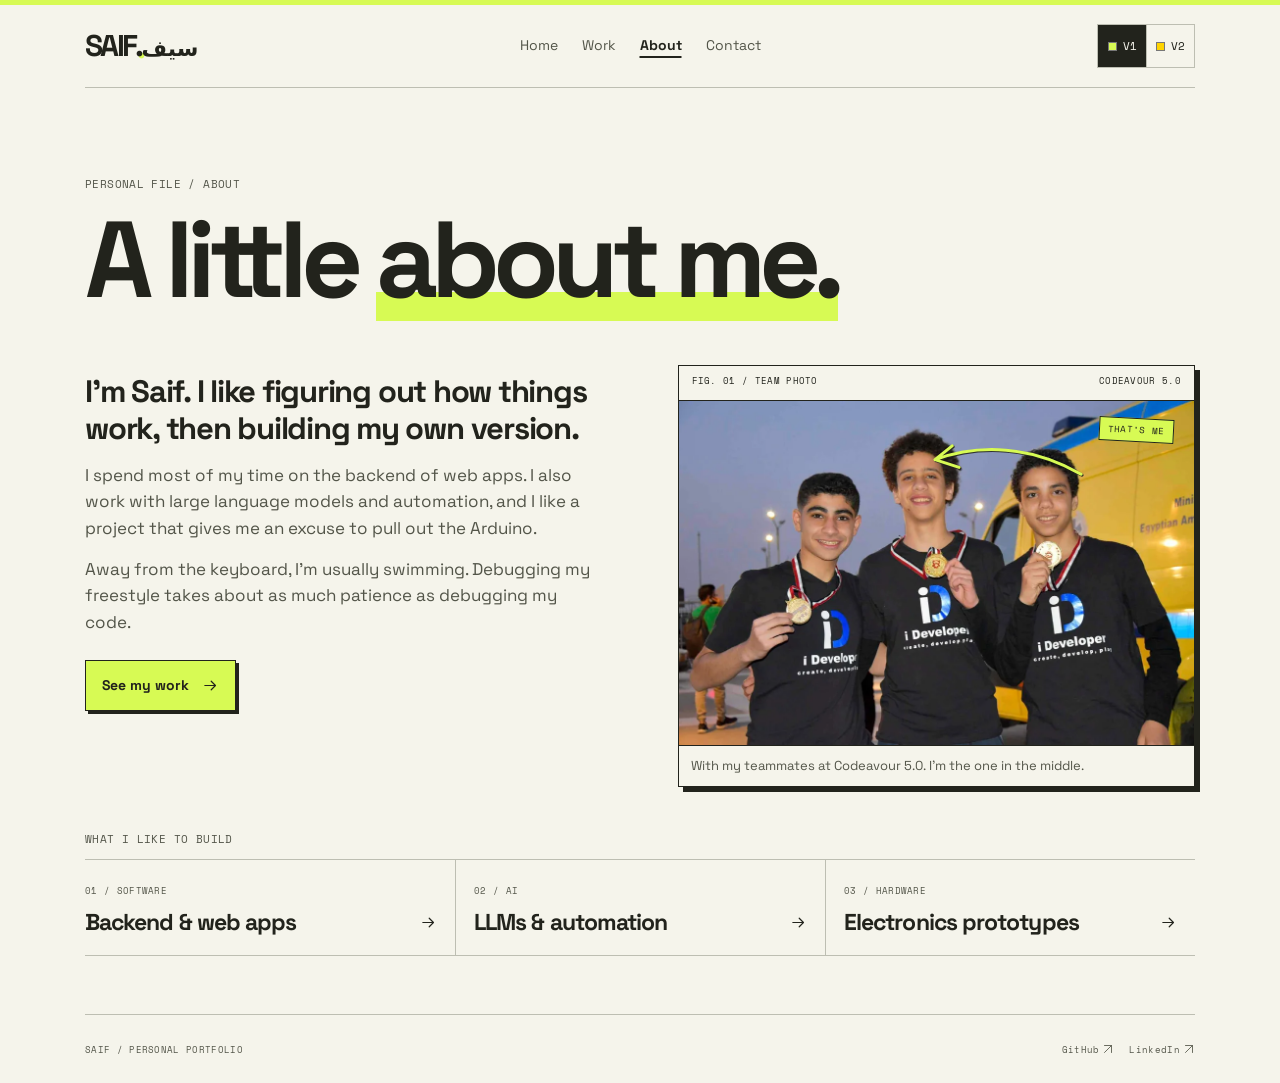
==== about.html @ d5d591bb "Split portfolio into pages and polish project photos" ====
<!doctype html>
<html lang="en" data-theme="cream">
<head>
  <meta charset="utf-8">
  <meta name="viewport" content="width=device-width, initial-scale=1">
  <meta name="theme-color" content="#F5F4EB">
  <meta name="description" content="Meet Saif, a backend developer, hands-on electronics builder, and swimmer.">
  <title>About — Saif</title>
  <link rel="icon" href="favicon.svg" type="image/svg+xml">
  <link rel="stylesheet" href="style.css">
  <script src="config.js" defer></script>
  <script src="script.js" defer></script>
</head>
<body data-section="about">
  <a class="skip" href="#main">Skip to content</a>
  <header class="site-header">
    <div class="wrap mast">
      <a class="wordmark" href="./" data-page aria-label="Saif, home">SAIF<span>.</span><small lang="ar" dir="rtl">سيف</small></a>
      <nav aria-label="Main navigation">
      <a href="./" data-page>Home</a>
      <a href="work.html" data-page>Work</a>
      <a href="about.html" data-page aria-current="page">About</a>
      <a href="contact.html" data-page>Contact</a>
      </nav>
      <div class="palettes" role="group" aria-label="Color palette">
        <button type="button" data-palette="cream" aria-pressed="true" aria-label="V1, cream and lime"><i></i>V1</button>
        <button type="button" data-palette="yellow" aria-pressed="false" aria-label="V2, white and yellow"><i></i>V2</button>
      </div>
    </div>
  </header>
  <main id="main">
    <div class="wrap">
      <header class="page-intro" id="about">
        <p class="eyebrow">PERSONAL FILE / ABOUT</p>
        <h1>A little <span class="highlight">about me.</span></h1>
      </header>
      <div class="about-layout">
        <div class="about-copy">
          <p class="lead">I’m Saif. I like figuring out how things work, then building my own version.</p>
          <p>I spend most of my time on the backend of web apps. I also work with large language models and automation, and I like a project that gives me an excuse to pull out the Arduino.</p>
          <p>Away from the keyboard, I’m usually swimming. Debugging my freestyle takes about as much patience as debugging my code.</p>
          <div class="actions"><a class="button primary" href="work.html" data-page>See my work <svg class="icon" viewBox="0 0 24 24" aria-hidden="true"><path d="M4 12h15m-6-6 6 6-6 6"/></svg></a></div>
        </div>
        <figure class="photo-frame team-frame">
          <div class="frame-bar"><span>FIG. 01 / TEAM PHOTO</span><span>CODEAVOUR 5.0</span></div>
          <div class="photo-area">
            <img src="codeavour-team.webp" width="1050" height="701" alt="Saif, in the middle, and his Codeavour teammates showing their medals">
            <svg class="draw annotation" viewBox="0 0 600 400" aria-hidden="true"><path pathLength="1" d="M468 85 C410 52 350 49 298 68 M318 52 L298 68 L326 77"/></svg>
            <span class="photo-label">THAT’S ME</span>
          </div>
          <figcaption>With my teammates at Codeavour 5.0. I’m the one in the middle.</figcaption>
        </figure>
      </div>
      <section class="about-index" aria-labelledby="interests-title">
        <p class="eyebrow" id="interests-title">WHAT I LIKE TO BUILD</p>
        <div class="index-links">
          <a href="work.html#backend" data-page><span class="eyebrow">01 / SOFTWARE</span><strong>Backend & web apps <svg class="icon" viewBox="0 0 24 24" aria-hidden="true"><path d="M4 12h15m-6-6 6 6-6 6"/></svg></strong></a>
          <a href="work.html#ai" data-page><span class="eyebrow">02 / AI</span><strong>LLMs & automation <svg class="icon" viewBox="0 0 24 24" aria-hidden="true"><path d="M4 12h15m-6-6 6 6-6 6"/></svg></strong></a>
          <a href="work.html#smart-hotel" data-page><span class="eyebrow">03 / HARDWARE</span><strong>Electronics prototypes <svg class="icon" viewBox="0 0 24 24" aria-hidden="true"><path d="M4 12h15m-6-6 6 6-6 6"/></svg></strong></a>
        </div>
      </section>
    </div>
  </main>
  <footer class="wrap footer">
    <span>SAIF / PERSONAL PORTFOLIO</span>
    <div><a href="https://github.com/SaifEldeen11">GitHub <svg class="icon" viewBox="0 0 24 24" aria-hidden="true"><path d="M5 19 19 5M5 5h14v14"/></svg></a><a href="https://www.linkedin.com/in/saifeldeenahmed/">LinkedIn <svg class="icon" viewBox="0 0 24 24" aria-hidden="true"><path d="M5 19 19 5M5 5h14v14"/></svg></a></div>
  </footer>
  <dialog id="booking-dialog" aria-labelledby="booking-title">
    <button class="close-dialog" type="button" aria-label="Close booking dialog">×</button>
    <p class="eyebrow">CONTACT / MEET SAIF</p>
    <h2 id="booking-title">Let’s find a time.</h2>
    <p>My booking calendar is being set up. Message me on LinkedIn and we’ll find a time that works.</p>
    <a class="button primary" href="https://www.linkedin.com/in/saifeldeenahmed/">Message me on LinkedIn <svg class="icon" viewBox="0 0 24 24" aria-hidden="true"><path d="M5 19 19 5M5 5h14v14"/></svg></a>
  </dialog>
</body>
</html>
---- style.css ----
@font-face {
  font-family: "Space Grotesk";
  src: url(space-grotesk.woff2) format("woff2");
  font-weight: 400 700;
  font-display: swap;
}
@font-face {
  font-family: "Space Mono";
  src: url(space-mono.woff2) format("woff2");
  font-display: swap;
}
:root {
  --paper: #f5f4eb;
  --ink: #22231c;
  --accent: #d7fa54;
  --muted: #535549;
  --line: #bdbeb2;
  --panel: #ecebdf;
  --mono: "Space Mono", monospace;
  color-scheme: light;
}
[data-theme="yellow"] {
  --paper: #fff;
  --ink: #141414;
  --accent: #ffd400;
  --muted: #505050;
  --line: #c6c6c6;
  --panel: #f2f2f2;
}
*, *::before, *::after { box-sizing: border-box; }
body {
  margin: 0;
  min-height: 100svh;
  display: flex;
  flex-direction: column;
  background: var(--paper);
  color: var(--ink);
  font: 17px/1.55 "Space Grotesk", system-ui, sans-serif;
}
main { flex: 1; }
h1, h2, p, figure { margin: 0; }
h1, h2 { letter-spacing: -.065em; line-height: 1; }
a { color: inherit; text-decoration: none; }
button { font: inherit; color: inherit; cursor: pointer; }
img { display: block; width: 100%; height: auto; }
a:focus-visible, button:focus-visible, summary:focus-visible { outline: 2px solid var(--ink); outline-offset: 4px; }
[id] { scroll-margin-top: 24px; }
.wrap { width: min(1110px, calc(100% - 72px)); margin-inline: auto; }
.eyebrow, .frame-bar, .footer, .terminal-line, .photo-label {
  font: 11px/1.5 var(--mono);
  letter-spacing: .035em;
}
.eyebrow { color: var(--muted); }
.skip {
  position: fixed;
  z-index: 10;
  left: 10px;
  top: 10px;
  padding: 10px 14px;
  background: var(--accent);
  transform: translateY(-160%);
}
.skip:focus { transform: none; }
.icon { width: 17px; height: 17px; flex: none; vertical-align: middle; }
.icon path { fill: none; stroke: currentColor; stroke-width: 1.7; stroke-linecap: round; stroke-linejoin: round; }

.site-header { border-top: 5px solid var(--accent); }
.mast {
  min-height: 83px;
  border-bottom: 1px solid var(--line);
  display: grid;
  grid-template-columns: 1fr auto 1fr;
  align-items: center;
  gap: 20px;
}
.wordmark { display: flex; align-items: baseline; justify-self: start; font-size: 30px; font-weight: 700; letter-spacing: -.09em; }
.wordmark span { text-shadow: 2px 2px var(--accent); }
.wordmark small { margin-inline-start: 14px; font-size: 22px; letter-spacing: 0; }
.mast nav { display: flex; align-items: center; gap: 24px; }
.mast nav a { display: flex; align-items: center; min-height: 44px; font-size: 14px; color: var(--muted); }
.mast nav a:hover, .mast nav [aria-current="page"] { color: var(--ink); text-decoration: underline; text-underline-offset: 6px; }
.mast nav [aria-current="page"] { font-weight: 700; text-decoration-thickness: 2px; }
.palettes { display: flex; justify-self: end; border: 1px solid var(--line); }
.palettes button {
  display: inline-flex;
  gap: 6px;
  align-items: center;
  justify-content: center;
  min-width: 48px;
  min-height: 42px;
  border: 0;
  background: var(--paper);
  font: 11px var(--mono);
}
.palettes button + button { border-left: 1px solid var(--line); }
.palettes button[aria-pressed="true"] { background: var(--ink); color: var(--paper); }
.palettes i { width: 9px; height: 9px; background: #d7fa54; border: 1px solid #777; }
.palettes [data-palette="yellow"] i { background: #ffd400; }

.home-hero {
  display: grid;
  grid-template-columns: minmax(0, 1.1fr) minmax(0, .9fr);
  gap: clamp(28px, 6vw, 84px);
  align-items: center;
  padding-block: clamp(50px, 8vw, 95px);
}
.home-hero h1 { font-size: clamp(88px, 11vw, 147px); margin: 19px 0 25px; }
.highlight { background: linear-gradient(transparent 73%, var(--accent) 73%, var(--accent) 94%, transparent 94%); box-decoration-break: clone; -webkit-box-decoration-break: clone; }
.intro { max-width: 45ch; font-size: clamp(18px, 2vw, 22px); line-height: 1.45; color: var(--muted); }
.status-dot { display: inline-block; width: 8px; height: 8px; border: 1px solid var(--ink); background: var(--accent); border-radius: 50%; }
.actions { display: flex; flex-wrap: wrap; gap: 12px; margin-top: 25px; }
.button {
  display: inline-flex;
  align-items: center;
  justify-content: space-between;
  gap: 13px;
  min-height: 51px;
  padding: 11px 16px;
  border: 1px solid var(--ink);
  background: var(--paper);
  box-shadow: 3px 3px var(--ink);
  font-weight: 700;
  font-size: 14px;
  transition: transform .18s, box-shadow .18s;
}
.primary, .contact-card .booking { background: var(--accent); }
.button:hover { transform: translate(-2px, -2px); box-shadow: 5px 5px var(--ink); }
.button:active { transform: translate(2px, 2px); box-shadow: 1px 1px var(--ink); }
.terminal-line { display: inline-flex; align-items: center; gap: 8px; margin-top: 28px; color: var(--muted); font-size: 10px; }
.terminal-line > span:first-child { color: var(--ink); font-weight: 700; }
.cursor { width: 7px; height: 12px; background: var(--ink); animation: blink 1.4s step-end infinite; }
@keyframes blink { 50% { opacity: 0; } }

.feature-frame, .photo-frame, .project-visual, .contact-card { border: 1px solid var(--ink); background: var(--paper); box-shadow: 5px 5px var(--ink); }
.frame-bar { min-height: 35px; border-bottom: 1px solid var(--ink); padding: 8px 13px; display: flex; justify-content: space-between; gap: 10px; font-size: 9px; }
.featured-photo { display: block; overflow: hidden; }
.prototype { aspect-ratio: 1; object-fit: cover; object-position: 50% 24%; }
.featured-photo img { transition: transform .35s ease; }
.featured-photo:hover img { transform: scale(1.035); }
.feature-frame figcaption { display: flex; justify-content: space-between; align-items: center; gap: 12px; border-top: 1px solid var(--ink); padding: 11px 14px; }
.feature-frame strong { display: block; font-size: 24px; letter-spacing: -.04em; line-height: 1.1; margin-top: 3px; }
.feature-frame .eyebrow { font-size: 9px; }
.icon-link { display: grid; place-items: center; background: var(--accent); border: 1px solid var(--ink); min-width: 44px; min-height: 44px; }

.home-index, .about-index { padding-bottom: 58px; }
.index-links { display: grid; grid-template-columns: repeat(3, minmax(0, 1fr)); margin-top: 12px; border-block: 1px solid var(--line); }
.index-links a { min-width: 0; padding: 15px 18px; }
.index-links a:first-child { padding-left: 0; }
.index-links a + a { border-left: 1px solid var(--line); }
.index-links a:hover { background: var(--panel); }
.index-links strong { display: flex; justify-content: space-between; align-items: center; gap: 7px; font-size: clamp(17px, 2vw, 23px); letter-spacing: -.04em; margin-top: 3px; }
.index-links .eyebrow { font-size: 9px; }

.page-intro { padding-top: clamp(44px, 7vw, 88px); padding-bottom: 32px; }
.page-intro h1, .contact-layout h1 { margin: 13px 0 19px; font-size: clamp(53px, 8.5vw, 108px); }
body[data-section="about"] .page-intro .highlight { white-space: nowrap; }
.jump-links { display: flex; flex-wrap: wrap; gap: 7px; margin-top: 22px; }
.jump-links a { display: inline-flex; align-items: center; min-height: 44px; padding: 7px 12px; border: 1px solid var(--line); font-size: 13px; }
.jump-links a:hover { background: var(--accent); border-color: var(--ink); }
.project { border-top: 1px solid var(--line); padding: 32px 0 50px; }
.project-head { display: flex; align-items: center; gap: 14px; margin-bottom: 22px; }
.project-number { display: grid; place-items: center; min-width: 52px; height: 48px; border: 1px solid var(--ink); background: var(--accent); font: 19px var(--mono); }
.project-head h2 { font-size: clamp(33px, 5vw, 61px); margin-top: 3px; }
.project-layout, .about-layout, .contact-layout { display: grid; grid-template-columns: minmax(0, 1fr) minmax(0, 1fr); align-items: start; gap: clamp(25px, 6vw, 75px); }
.project-copy, .about-copy { padding-top: 8px; }
.project-copy p, .about-copy p, .contact-card p { color: var(--muted); }
.project-copy .lead, .about-copy .lead { font-size: clamp(22px, 3vw, 31px); line-height: 1.2; letter-spacing: -.04em; color: var(--ink); font-weight: 700; }
.project-copy p + p, .about-copy p + p { margin-top: 15px; }
.photo-area { position: relative; overflow: hidden; }
.photo-frame figcaption { border-top: 1px solid var(--ink); padding: 10px 12px; font-size: 13px; color: var(--muted); }
.photo-label { position: absolute; top: 5%; right: 4%; background: var(--accent); border: 1px solid var(--ink); padding: 4px 8px; font-size: 9px; transform: rotate(3deg); }
.hotel-arrow + .photo-label { top: 51%; }
.annotation { position: absolute; inset: 0; width: 100%; height: 100%; pointer-events: none; }
.draw path { fill: none; stroke: var(--accent); stroke-width: 3; stroke-linecap: round; stroke-linejoin: round; vector-effect: non-scaling-stroke; filter: drop-shadow(1px 1px 0 var(--ink)); }
.draw.pending path { stroke-dasharray: 1; stroke-dashoffset: 1; }
.draw.active path { stroke-dasharray: 1; animation: draw 1s ease both; }
@keyframes draw { from { stroke-dashoffset: 1; } to { stroke-dashoffset: 0; } }
.award { display: grid; gap: 5px; padding: 12px 15px; border-left: 4px solid var(--accent); background: var(--panel); margin-top: 21px; }
.award strong { font-size: 27px; line-height: 1; letter-spacing: -.06em; }
.award span { font-size: 14px; }
.build-notes { margin-top: 13px; }
.build-notes summary { cursor: pointer; min-height: 44px; padding: 9px 0; font-size: 14px; font-weight: 700; }
.gallery { display: grid; grid-template-columns: repeat(2, minmax(0, 1fr)); gap: 10px; }
.gallery img { aspect-ratio: 4 / 5; object-fit: contain; background: var(--panel); border: 1px solid var(--line); }
.gallery figcaption { padding-top: 6px; font-size: 12px; color: var(--muted); }
.order-flow { padding: 18px; margin: 0; list-style: none; background: var(--panel); }
.order-flow li { display: flex; align-items: center; gap: 14px; padding: 12px; border: 1px solid var(--line); background: var(--paper); }
.order-flow li + li { margin-top: 8px; }
.order-flow li:last-child { background: var(--accent); border-color: var(--ink); }
.order-flow li span { font: 10px var(--mono); }
.sample { padding: 16px; }
.sample p + .eyebrow { margin-top: 15px; }
.sample .revision { background: var(--accent); padding: 6px 8px; font-weight: 700; }
.sample .text-link { margin-top: 5px; }
.replaying .revision { animation: reveal .7s ease both; }
@keyframes reveal { from { opacity: 0; transform: translateY(7px); } to { opacity: 1; transform: none; } }
.text-link { display: inline-flex; align-items: center; gap: 7px; min-height: 44px; padding: 0; border: 0; background: transparent; font-size: 14px; font-weight: 700; text-decoration: underline; text-underline-offset: 4px; }
.project-copy > .text-link { margin-top: 10px; }
.extra-links { display: flex; flex-wrap: wrap; align-items: center; gap: 8px 20px; border-top: 1px solid var(--line); padding-top: 12px; }
.next-page { display: flex; align-items: center; justify-content: space-between; gap: 12px; background: var(--panel); padding: 18px; margin: 22px 0 45px; }
.about-layout { padding-bottom: 44px; }
.team-frame img { aspect-ratio: 1050 / 701; object-fit: contain; }

.contact-layout { grid-template-columns: minmax(0, 1.45fr) minmax(0, .8fr); align-items: center; padding-block: clamp(47px, 9vw, 112px); }
.contact-layout h1 { font-size: clamp(48px, 7vw, 90px); }
.contact-card { padding: 24px; }
.contact-card h2 { margin: 10px 0; font-size: 35px; }
.contact-card .text-link { margin-top: 11px; }
.footer { display: flex; justify-content: space-between; align-items: center; gap: 15px; border-top: 1px solid var(--line); min-height: 69px; color: var(--muted); font-size: 9px; }
.footer div { display: flex; gap: 15px; }
.footer a { display: inline-flex; align-items: center; gap: 3px; min-height: 44px; }
.footer .icon { width: 12px; height: 12px; }
dialog { background: var(--paper); color: var(--ink); width: min(495px, calc(100% - 36px)); padding: 29px; border: 1px solid var(--ink); box-shadow: 6px 6px var(--accent); }
dialog::backdrop { background: #0009; }
dialog h2 { font-size: 42px; margin: 10px 0; }
dialog .button { margin-top: 20px; }
.close-dialog { position: absolute; top: 1px; right: 1px; width: 44px; height: 44px; border: 0; background: none; font-size: 26px; }

@media (max-width: 750px) {
  .wrap { width: calc(100% - 36px); }
  .mast { grid-template-columns: 1fr auto; gap: 0 8px; min-height: 0; }
  .wordmark, .palettes { margin-block: 8px; }
  .mast nav { grid-row: 2; grid-column: 1 / -1; justify-content: space-between; gap: 8px; border-top: 1px solid var(--line); }
  .mast nav a { padding-inline: 4px; font-size: 13px; }
  .home-hero, .project-layout, .about-layout, .contact-layout { grid-template-columns: 1fr; gap: 25px; }
  .home-hero { padding-block: 34px; }
  .home-hero h1 { font-size: clamp(66px, 15.4vw, 105px); margin-block: 12px 17px; }
  .home-hero h1 br { display: none; }
  .intro { font-size: 17px; }
  .home-hero .actions .button { padding-inline: 11px; font-size: 13px; }
  .terminal-line { margin-top: 18px; }
  .feature-frame, .photo-frame, .project-visual, .contact-card { box-shadow: 3px 3px var(--ink); margin-right: 3px; }
  .feature-frame .prototype { aspect-ratio: 1.16; object-position: 50% 17%; }
  .index-links { grid-template-columns: 1fr; }
  .index-links a { padding-inline: 0; }
  .index-links a + a { border-left: 0; border-top: 1px solid var(--line); }
  .page-intro { padding-top: 35px; }
  .project { padding: 25px 0 34px; }
  .project-copy, .about-copy { padding-top: 0; }
  .contact-layout h1 { font-size: clamp(48px, 10vw, 78px); }
}
@media (prefers-reduced-motion: reduce) {
  *, *::before, *::after { animation: none !important; transition: none !important; }
  .draw.pending path { stroke-dashoffset: 0; }
}
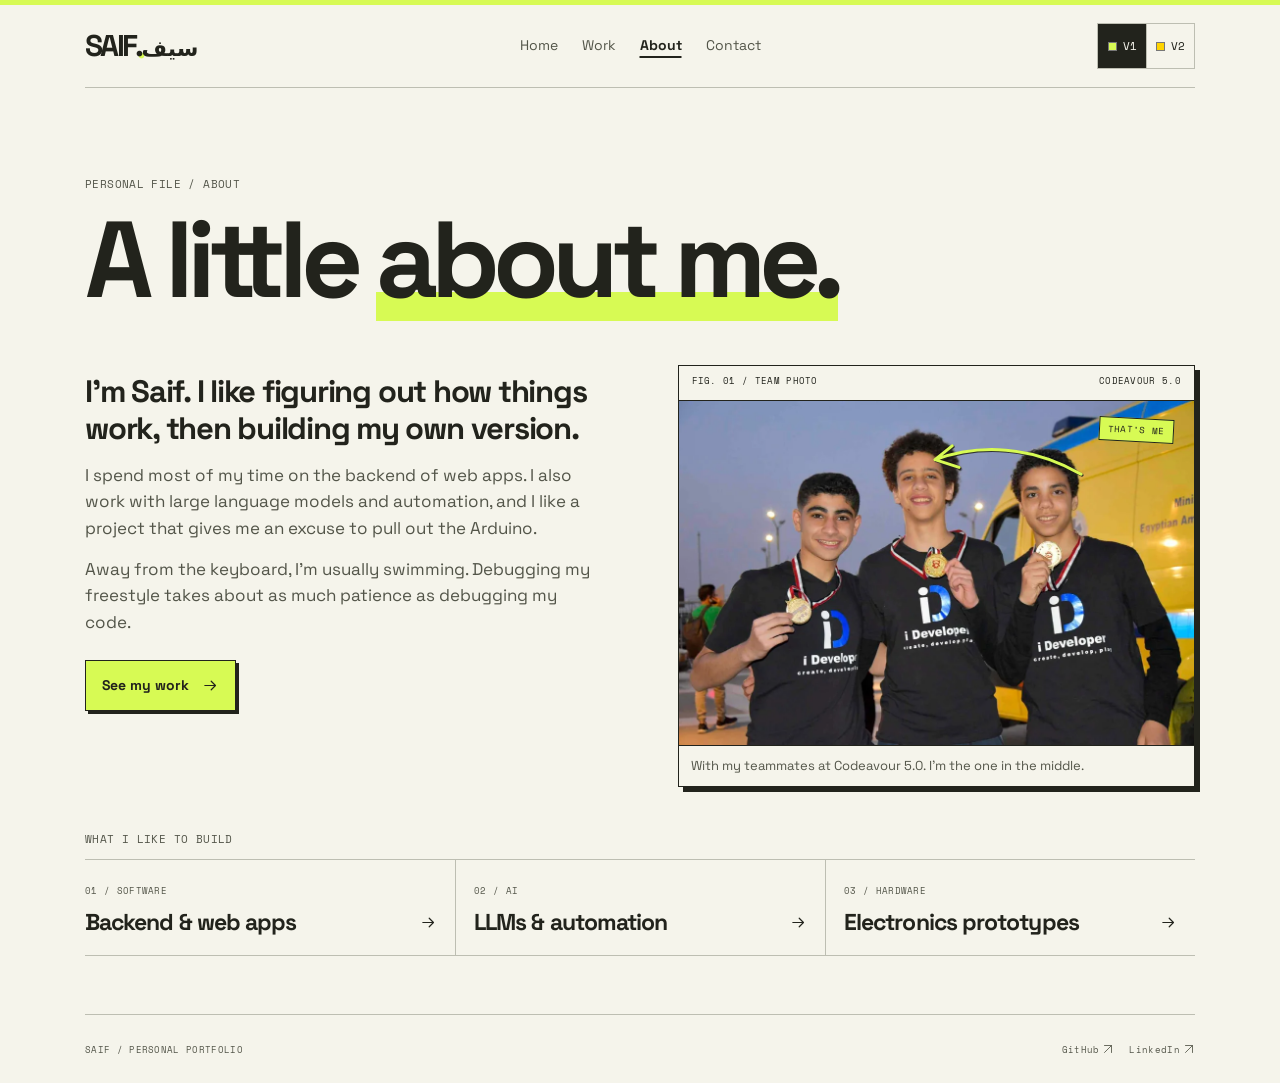
==== commit 9284295d: "Improve phone navigation and booking fallback" ====
--- a/about.html
+++ b/about.html
@@ -7,9 +7,9 @@
   <meta name="description" content="Meet Saif, a backend developer, hands-on electronics builder, and swimmer.">
   <title>About — Saif</title>
   <link rel="icon" href="favicon.svg" type="image/svg+xml">
-  <link rel="stylesheet" href="style.css">
+  <link rel="stylesheet" href="style.css?v=2">
   <script src="config.js" defer></script>
-  <script src="script.js" defer></script>
+  <script src="script.js?v=2" defer></script>
 </head>
 <body data-section="about">
   <a class="skip" href="#main">Skip to content</a>
@@ -66,7 +66,7 @@
     <div><a href="https://github.com/SaifEldeen11">GitHub <svg class="icon" viewBox="0 0 24 24" aria-hidden="true"><path d="M5 19 19 5M5 5h14v14"/></svg></a><a href="https://www.linkedin.com/in/saifeldeenahmed/">LinkedIn <svg class="icon" viewBox="0 0 24 24" aria-hidden="true"><path d="M5 19 19 5M5 5h14v14"/></svg></a></div>
   </footer>
   <dialog id="booking-dialog" aria-labelledby="booking-title">
-    <button class="close-dialog" type="button" aria-label="Close booking dialog">×</button>
+    <form method="dialog"><button class="close-dialog" type="submit" aria-label="Close booking dialog">×</button></form>
     <p class="eyebrow">CONTACT / MEET SAIF</p>
     <h2 id="booking-title">Let’s find a time.</h2>
     <p>My booking calendar is being set up. Message me on LinkedIn and we’ll find a time that works.</p>
--- a/style.css
+++ b/style.css
@@ -18,6 +18,8 @@
   --panel: #ecebdf;
   --mono: "Space Mono", monospace;
   color-scheme: light;
+  -webkit-text-size-adjust: 100%;
+  text-size-adjust: 100%;
 }
 [data-theme="yellow"] {
   --paper: #fff;
@@ -42,7 +44,7 @@
 h1, h2 { letter-spacing: -.065em; line-height: 1; }
 a { color: inherit; text-decoration: none; }
 button { font: inherit; color: inherit; cursor: pointer; }
-img { display: block; width: 100%; height: auto; }
+img { display: block; max-width: 100%; width: 100%; height: auto; }
 a:focus-visible, button:focus-visible, summary:focus-visible { outline: 2px solid var(--ink); outline-offset: 4px; }
 [id] { scroll-margin-top: 24px; }
 .wrap { width: min(1110px, calc(100% - 72px)); margin-inline: auto; }
@@ -87,7 +89,7 @@
   align-items: center;
   justify-content: center;
   min-width: 48px;
-  min-height: 42px;
+  min-height: 44px;
   border: 0;
   background: var(--paper);
   font: 11px var(--mono);
@@ -136,7 +138,9 @@
 .featured-photo { display: block; overflow: hidden; }
 .prototype { aspect-ratio: 1; object-fit: cover; object-position: 50% 24%; }
 .featured-photo img { transition: transform .35s ease; }
-.featured-photo:hover img { transform: scale(1.035); }
+@media (hover: hover) and (pointer: fine) {
+  .featured-photo:hover img { transform: scale(1.035); }
+}
 .feature-frame figcaption { display: flex; justify-content: space-between; align-items: center; gap: 12px; border-top: 1px solid var(--ink); padding: 11px 14px; }
 .feature-frame strong { display: block; font-size: 24px; letter-spacing: -.04em; line-height: 1.1; margin-top: 3px; }
 .feature-frame .eyebrow { font-size: 9px; }
@@ -211,6 +215,7 @@
 .footer a { display: inline-flex; align-items: center; gap: 3px; min-height: 44px; }
 .footer .icon { width: 12px; height: 12px; }
 dialog { background: var(--paper); color: var(--ink); width: min(495px, calc(100% - 36px)); padding: 29px; border: 1px solid var(--ink); box-shadow: 6px 6px var(--accent); }
+dialog:not([open]) { display: none; }
 dialog::backdrop { background: #0009; }
 dialog h2 { font-size: 42px; margin: 10px 0; }
 dialog .button { margin-top: 20px; }
@@ -218,16 +223,28 @@
 
 @media (max-width: 750px) {
   .wrap { width: calc(100% - 36px); }
-  .mast { grid-template-columns: 1fr auto; gap: 0 8px; min-height: 0; }
+  .mast { grid-template-columns: minmax(0, 1fr) auto; gap: 0 8px; min-height: 0; }
   .wordmark, .palettes { margin-block: 8px; }
-  .mast nav { grid-row: 2; grid-column: 1 / -1; justify-content: space-between; gap: 8px; border-top: 1px solid var(--line); }
-  .mast nav a { padding-inline: 4px; font-size: 13px; }
-  .home-hero, .project-layout, .about-layout, .contact-layout { grid-template-columns: 1fr; gap: 25px; }
+  .mast nav {
+    grid-row: 2;
+    grid-column: 1 / -1;
+    display: grid;
+    grid-template-columns: repeat(4, minmax(0, 1fr));
+    gap: 0;
+    border-top: 1px solid var(--line);
+  }
+  .mast nav a { justify-content: center; padding-inline: 3px; font-size: 14px; }
+  .mast nav [aria-current="page"] { background: var(--panel); }
+  .home-hero, .project-layout, .about-layout, .contact-layout { grid-template-columns: minmax(0, 1fr); gap: 25px; }
   .home-hero { padding-block: 34px; }
   .home-hero h1 { font-size: clamp(66px, 15.4vw, 105px); margin-block: 12px 17px; }
   .home-hero h1 br { display: none; }
   .intro { font-size: 17px; }
-  .home-hero .actions .button { padding-inline: 11px; font-size: 13px; }
+  .home-hero .actions { display: grid; grid-template-columns: repeat(2, minmax(0, 1fr)); }
+  .home-hero .actions .button { min-width: 0; padding-inline: 10px; gap: 6px; }
+  .contact-card .booking, dialog .button { width: 100%; }
+  dialog { max-height: calc(100vh - 36px); max-height: calc(100dvh - 36px); overflow: auto; }
+  dialog h2 { font-size: clamp(32px, 9vw, 42px); }
   .terminal-line { margin-top: 18px; }
   .feature-frame, .photo-frame, .project-visual, .contact-card { box-shadow: 3px 3px var(--ink); margin-right: 3px; }
   .feature-frame .prototype { aspect-ratio: 1.16; object-position: 50% 17%; }
@@ -239,6 +256,9 @@
   .project-copy, .about-copy { padding-top: 0; }
   .contact-layout h1 { font-size: clamp(48px, 10vw, 78px); }
 }
+@media (max-width: 360px) {
+  .home-hero .actions { grid-template-columns: minmax(0, 1fr); }
+}
 @media (prefers-reduced-motion: reduce) {
   *, *::before, *::after { animation: none !important; transition: none !important; }
   .draw.pending path { stroke-dashoffset: 0; }
